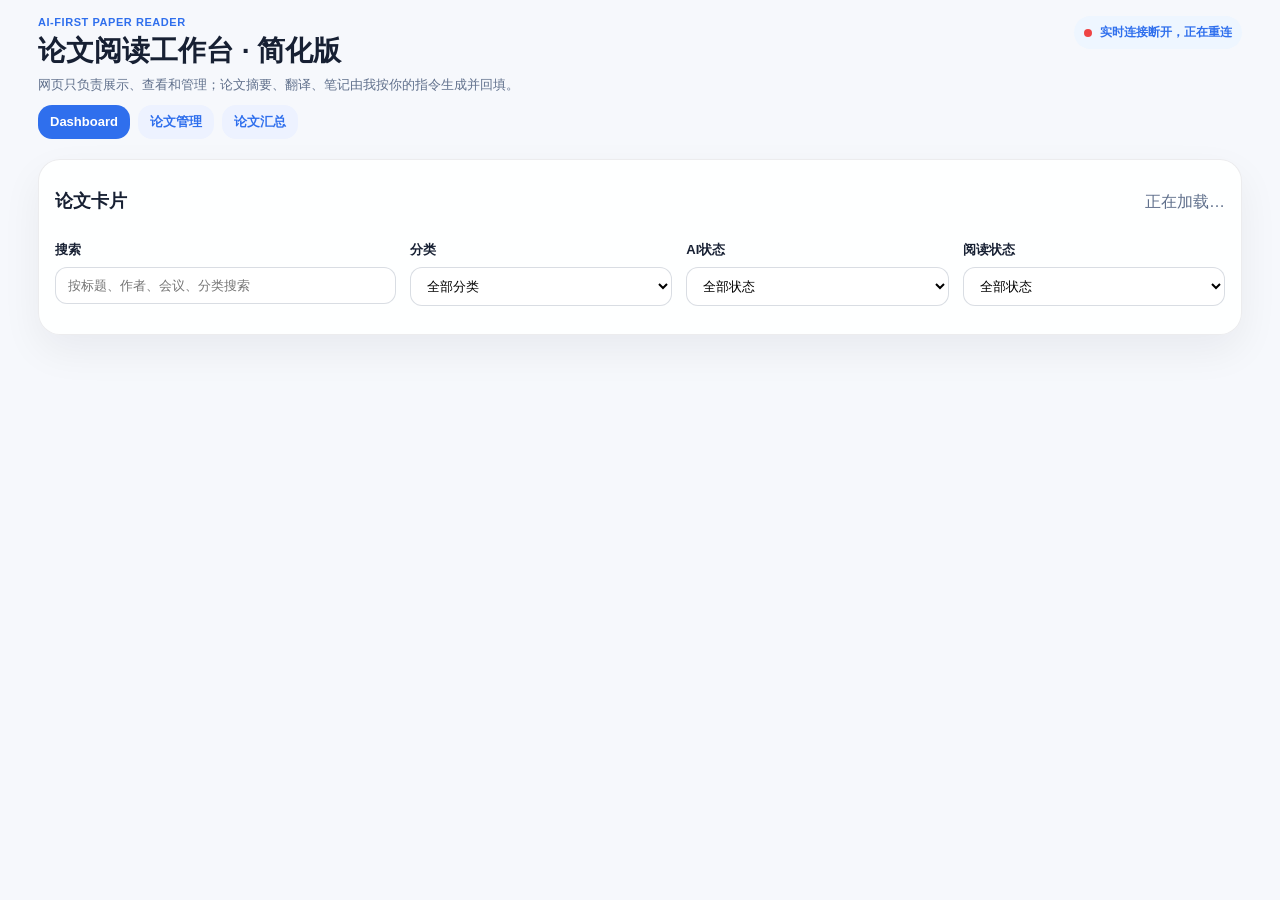
==== paper-reader-ai-branch/web/index.html @ 3d32f77f "Initial paper workbench share package" ====
<!doctype html>
<html lang="zh-CN">
  <head>
    <meta charset="UTF-8" />
    <meta name="viewport" content="width=device-width, initial-scale=1.0" />
    <title>论文阅读工作台 · AI 简化版</title>
    <link rel="stylesheet" href="./styles.css" />
  </head>
  <body>
    <div class="shell">
      <header class="hero">
        <div>
          <p class="eyebrow">AI-First Paper Reader</p>
          <h1>论文阅读工作台 · 简化版</h1>
          <p class="subtitle">网页只负责展示、查看和管理；论文摘要、翻译、笔记由我按你的指令生成并回填。</p>
        </div>
        <span id="liveStatus" class="live-indicator">实时连接中…</span>
      </header>

      <nav class="top-nav" aria-label="主功能">
        <button class="feature-tab active" data-feature-tab="dashboard" type="button">Dashboard</button>
        <button class="feature-tab" data-feature-tab="manage" type="button">论文管理</button>
        <button class="feature-tab" data-feature-tab="summary" type="button">论文汇总</button>
      </nav>

      <section class="feature-panel active" data-feature-panel="dashboard">
        <section class="stats" id="stats"></section>
        <section class="panel cards-panel">
          <div class="section-head">
            <h2>论文卡片</h2>
            <p id="resultMeta">正在加载…</p>
          </div>
          <div class="controls">
            <div class="control control-search">
              <label for="searchInput">搜索</label>
              <input id="searchInput" type="search" placeholder="按标题、作者、会议、分类搜索" />
            </div>
            <div class="control">
              <label for="categoryFilter">分类</label>
              <select id="categoryFilter">
                <option value="all">全部分类</option>
              </select>
            </div>
            <div class="control">
              <label for="aiStatusFilter">AI状态</label>
              <select id="aiStatusFilter">
                <option value="all">全部状态</option>
                <option value="待AI整理">待AI整理</option>
                <option value="待翻译">待翻译</option>
                <option value="待笔记">待笔记</option>
                <option value="已完成">已完成</option>
              </select>
            </div>
            <div class="control">
              <label for="readingStatusFilter">阅读状态</label>
              <select id="readingStatusFilter">
                <option value="all">全部状态</option>
                <option value="待读">待读</option>
                <option value="在读">在读</option>
                <option value="已读">已读</option>
              </select>
            </div>
          </div>
          <div id="cards" class="cards"></div>
        </section>
      </section>

      <section class="feature-panel" data-feature-panel="manage" hidden>
        <section class="panel manage-panel">
          <div class="section-head compact">
            <div>
              <h2>论文管理</h2>
              <p>这里只做草稿创建和资料维护；内容生成请直接让我处理。</p>
            </div>
          </div>

          <div class="manage-grid">
            <form id="draftForm" class="form-card">
              <h3>创建 / 更新条目</h3>
              <div class="control">
                <label for="paperSelect">选择已有条目</label>
                <select id="paperSelect">
                  <option value="">新建条目</option>
                </select>
              </div>
              <input id="paperId" name="paperId" type="hidden" />
              <div class="control">
                <label for="paperTitle">标题</label>
                <input id="paperTitle" name="title" type="text" placeholder="可为空；若上传 PDF，会先用文件名创建草稿" />
              </div>
              <div class="control two-up">
                <div>
                  <label for="paperYear">年份</label>
                  <input id="paperYear" name="year" type="number" min="1900" max="2100" />
                </div>
                <div>
                  <label for="paperCategory">分类</label>
                  <input id="paperCategory" name="category" type="text" placeholder="例如：加密流量分类" />
                </div>
              </div>
              <div class="control">
                <label for="paperAuthors">作者</label>
                <input id="paperAuthors" name="authors" type="text" placeholder="可后续由我补全" />
              </div>
              <div class="control">
                <label for="paperVenue">会议 / 期刊</label>
                <input id="paperVenue" name="venue" type="text" />
              </div>
              <div class="control two-up">
                <div>
                  <label for="paperAiStatus">AI状态</label>
                  <select id="paperAiStatus" name="aiStatus">
                    <option value="待AI整理">待AI整理</option>
                    <option value="待翻译">待翻译</option>
                    <option value="待笔记">待笔记</option>
                    <option value="已完成">已完成</option>
                  </select>
                </div>
                <div>
                  <label for="paperReadingStatus">阅读状态</label>
                  <select id="paperReadingStatus" name="readingStatus">
                    <option value="待读">待读</option>
                    <option value="在读">在读</option>
                    <option value="已读">已读</option>
                  </select>
                </div>
              </div>
              <div class="control">
                <label for="paperSummary">摘要</label>
                <textarea id="paperSummary" name="summary" rows="4" placeholder="可以留空，等我生成"></textarea>
              </div>
              <div class="control">
                <label for="paperTakeaways">关键信息</label>
                <textarea id="paperTakeaways" name="takeaways" rows="4" placeholder="每行一条；可留空"></textarea>
              </div>
              <div class="control">
                <label for="paperFocus">研究重点</label>
                <input id="paperFocus" name="focus" type="text" placeholder="一句话即可，可留空" />
              </div>
              <div class="control">
                <label for="paperCitation">引用</label>
                <textarea id="paperCitation" name="citation" rows="3" placeholder="可留空"></textarea>
              </div>
              <div class="control">
                <label for="paperDoi">DOI / 原文地址</label>
                <input id="paperDoi" name="doi" type="text" placeholder="如果没有 DOI，可写原文链接到下一个字段" />
              </div>
              <div class="control">
                <label for="paperOriginalUrl">外部原文链接</label>
                <input id="paperOriginalUrl" name="originalUrl" type="text" placeholder="例如 DOI 页面 / 出版社页面" />
              </div>
              <div class="control">
                <label for="originalFile">上传原文 PDF</label>
                <input id="originalFile" name="originalFile" type="file" accept=".pdf" />
              </div>
              <div class="control two-up">
                <div>
                  <label for="translationFile">上传翻译</label>
                  <input id="translationFile" name="translationFile" type="file" accept=".md,.txt,.doc,.docx" />
                </div>
                <div>
                  <label for="notesFile">上传笔记</label>
                  <input id="notesFile" name="notesFile" type="file" accept=".md,.txt,.doc,.docx" />
                </div>
              </div>
              <div class="control">
                <label for="paperTranslation">翻译文本</label>
                <textarea id="paperTranslation" name="translationText" rows="4" placeholder="可留空，等我生成"></textarea>
              </div>
              <div class="control">
                <label for="paperNotes">笔记文本</label>
                <textarea id="paperNotes" name="notesText" rows="4" placeholder="可留空，等我生成"></textarea>
              </div>
              <div class="form-actions-row">
                <button class="secondary-btn" id="newDraftBtn" type="button">清空表单</button>
                <button class="primary-btn" id="submitDraftBtn" type="submit">保存条目</button>
              </div>
              <p id="draftFeedback" class="form-feedback">建议：先上传原文建草稿，再直接让我生成摘要 / 翻译 / 笔记。</p>
            </form>

            <aside class="workflow-card">
              <h3>推荐工作流</h3>
              <ol>
                <li>在这里上传 PDF，创建一个“待AI整理”条目。</li>
                <li>直接对我说：为某篇论文生成摘要、翻译和阅读笔记。</li>
                <li>我会更新本目录下的 `data/papers.json`、`papers/.../translation`、`papers/.../notes`。</li>
                <li>网页会实时刷新，你只负责看和管。</li>
              </ol>
              <p class="workflow-hint">推荐提示词：请根据 `paper-reader-ai-branch` 里的某篇论文原文，生成中文摘要、关键信息、翻译和阅读笔记，并更新工作台。</p>
            </aside>
          </div>
        </section>
      </section>

      <section class="feature-panel" data-feature-panel="summary" hidden>
        <section class="panel">
          <div class="section-head compact">
            <div>
              <h2>论文汇总</h2>
              <p>只做汇总查看，不在这里生成内容。</p>
            </div>
          </div>
          <div class="table-wrap">
            <table>
              <thead>
                <tr>
                  <th>标题</th>
                  <th>分类</th>
                  <th>年份</th>
                  <th>AI状态</th>
                  <th>阅读状态</th>
                  <th>会议</th>
                </tr>
              </thead>
              <tbody id="tableBody"></tbody>
            </table>
          </div>
        </section>
      </section>
    </div>
    <script src="./app.js"></script>
  </body>
</html>
---- paper-reader-ai-branch/web/styles.css ----
:root {
  --bg: #f6f8fc;
  --panel: rgba(255, 255, 255, 0.9);
  --border: rgba(15, 23, 42, 0.08);
  --text: #172033;
  --muted: #60708c;
  --primary: #2f6fed;
  --tag: #e8eefc;
  --shadow: 0 16px 40px rgba(15, 23, 42, 0.06);
}

* { box-sizing: border-box; }

body {
  margin: 0;
  font-family: -apple-system, BlinkMacSystemFont, "SF Pro Text", "PingFang SC", "Microsoft YaHei", sans-serif;
  color: var(--text);
  background: var(--bg);
}

a {
  color: inherit;
  text-decoration: none;
}

.shell {
  max-width: 1240px;
  margin: 0 auto;
  padding: 16px 18px 32px;
}

.hero {
  display: flex;
  justify-content: space-between;
  gap: 16px;
  align-items: flex-start;
}

.eyebrow {
  margin: 0 0 4px;
  color: var(--primary);
  font-size: 11px;
  font-weight: 800;
  letter-spacing: 0.05em;
  text-transform: uppercase;
}

.hero h1 {
  margin: 0;
  font-size: clamp(20px, 2.5vw, 28px);
}

.subtitle {
  margin: 6px 0 0;
  max-width: 760px;
  font-size: 13px;
  line-height: 1.45;
  color: var(--muted);
}

.live-indicator {
  display: inline-flex;
  align-items: center;
  gap: 8px;
  padding: 8px 10px;
  border-radius: 999px;
  background: #eef6ff;
  color: var(--primary);
  font-size: 12px;
  font-weight: 700;
  white-space: nowrap;
}

.live-indicator::before {
  content: "";
  width: 8px;
  height: 8px;
  border-radius: 50%;
  background: #d97706;
}

.live-indicator.connected::before { background: #0f9d58; }
.live-indicator.disconnected::before { background: #ef4444; }

.top-nav {
  display: flex;
  gap: 8px;
  flex-wrap: wrap;
  margin-top: 10px;
}

.feature-tab,
.primary-btn,
.secondary-btn,
.mini-btn,
.status-select {
  border: 0;
  border-radius: 14px;
  cursor: pointer;
  font-size: 13px;
}

.feature-tab {
  padding: 8px 12px;
  background: #edf2ff;
  color: var(--primary);
  font-weight: 800;
}

.feature-tab.active,
.primary-btn {
  background: var(--primary);
  color: #fff;
}

.primary-btn,
.secondary-btn,
.mini-btn,
.status-select {
  padding: 10px 12px;
}

.secondary-btn,
.mini-btn {
  background: #edf2ff;
  color: var(--primary);
}

.feature-panel { margin-top: 10px; }
.feature-panel[hidden] { display: none; }

.panel,
.stat,
.form-card,
.workflow-card,
.card {
  background: var(--panel);
  border: 1px solid var(--border);
  box-shadow: var(--shadow);
}

.panel {
  padding: 16px;
  border-radius: 22px;
}

.stats {
  display: grid;
  grid-template-columns: repeat(4, minmax(0, 1fr));
  gap: 10px;
  margin-bottom: 10px;
}

.stat {
  border-radius: 16px;
  padding: 12px 14px;
  display: flex;
  flex-direction: column;
  gap: 4px;
}

.stat strong { font-size: 22px; }
.stat span { font-size: 12px; color: var(--muted); }

.section-head,
.section-head.compact {
  display: flex;
  justify-content: space-between;
  gap: 12px;
  align-items: baseline;
  margin-bottom: 12px;
}

.section-head h2,
.section-head.compact h2,
.form-card h3,
.workflow-card h3 {
  margin: 0;
  font-size: 18px;
}

.section-head p,
.section-head.compact p,
.form-feedback,
.workflow-hint,
.meta,
.card-summary,
.detail-list li {
  color: var(--muted);
}

.controls,
.two-up,
.manage-grid {
  display: grid;
  gap: 14px;
}

.controls {
  grid-template-columns: minmax(240px, 1.3fr) repeat(3, minmax(160px, 1fr));
  margin-bottom: 12px;
}

.cards {
  display: grid;
  grid-template-columns: repeat(auto-fit, minmax(330px, 1fr));
  gap: 14px;
}

.card {
  border-radius: 20px;
  padding: 16px;
}

.card-top {
  display: flex;
  justify-content: space-between;
  gap: 12px;
  align-items: flex-start;
}

.card-top > div:first-child { min-width: 0; flex: 1 1 auto; }

.card h3 {
  margin: 0;
  font-size: 17px;
  line-height: 1.32;
}

.meta {
  margin: 6px 0 0;
  font-size: 13px;
  line-height: 1.5;
}

.tags {
  display: flex;
  flex-wrap: wrap;
  gap: 6px;
  margin: 12px 0 8px;
}

.tag {
  padding: 5px 9px;
  border-radius: 999px;
  background: var(--tag);
  color: var(--primary);
  font-size: 11px;
  font-weight: 700;
}

.card-summary {
  line-height: 1.6;
  margin: 0;
}

.detail-list {
  margin: 12px 0 0;
  padding-left: 18px;
  line-height: 1.6;
}

.card-actions {
  margin-top: 14px;
  display: flex;
  flex-wrap: wrap;
  gap: 8px;
}

.status-select {
  background: #fff7ed;
  color: #d97706;
}

.manage-grid {
  grid-template-columns: minmax(0, 1.5fr) minmax(280px, 0.8fr);
  align-items: start;
}

.form-card,
.workflow-card {
  border-radius: 20px;
  padding: 16px;
}

.workflow-card ol {
  margin: 12px 0;
  padding-left: 20px;
  line-height: 1.7;
}

.control {
  display: flex;
  flex-direction: column;
  gap: 8px;
}

.control label {
  font-size: 13px;
  font-weight: 700;
}

.control input,
.control select,
.control textarea {
  width: 100%;
  padding: 10px 12px;
  border-radius: 12px;
  border: 1px solid rgba(96, 112, 140, 0.24);
  background: rgba(255, 255, 255, 0.94);
  font-size: 13px;
}

.control textarea {
  resize: vertical;
  min-height: 96px;
}

.form-actions-row {
  display: flex;
  gap: 10px;
  justify-content: flex-end;
  flex-wrap: wrap;
}

.table-wrap { overflow-x: auto; }

table {
  width: 100%;
  min-width: 760px;
  border-collapse: collapse;
}

th,
td {
  padding: 14px 12px;
  border-bottom: 1px solid rgba(96, 112, 140, 0.14);
  text-align: left;
  vertical-align: top;
}

th {
  font-size: 12px;
  text-transform: uppercase;
  letter-spacing: 0.05em;
  color: var(--muted);
}

.empty {
  padding: 28px 20px;
  border: 1px dashed rgba(96, 112, 140, 0.24);
  border-radius: 16px;
  text-align: center;
  color: var(--muted);
}

@media (max-width: 960px) {
  .hero,
  .section-head,
  .section-head.compact {
    flex-direction: column;
  }

  .controls,
  .stats,
  .manage-grid,
  .two-up {
    grid-template-columns: 1fr 1fr;
  }
}

@media (max-width: 640px) {
  .shell { padding: 12px 12px 24px; }

  .controls,
  .stats,
  .cards,
  .manage-grid,
  .two-up {
    grid-template-columns: 1fr;
  }

  .top-nav {
    width: 100%;
  }

  .feature-tab {
    flex: 1 1 auto;
    text-align: center;
  }
}
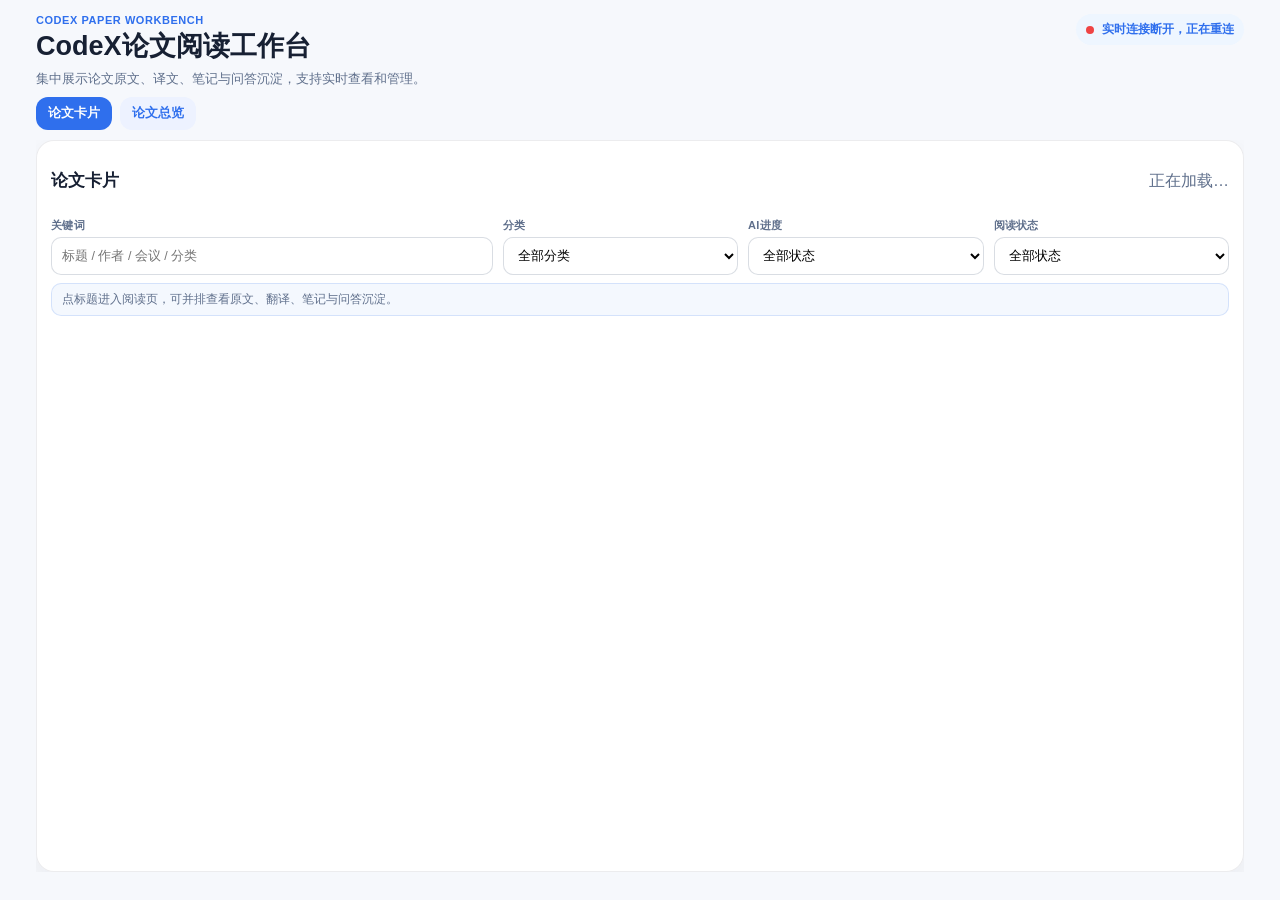
==== commit 8378f331: "feat: stabilize workbench UX and add one-command installer" ====
--- a/paper-reader-ai-branch/web/index.html
+++ b/paper-reader-ai-branch/web/index.html
@@ -3,37 +3,38 @@
   <head>
     <meta charset="UTF-8" />
     <meta name="viewport" content="width=device-width, initial-scale=1.0" />
-    <title>论文阅读工作台 · AI 简化版</title>
+    <title>CodeX论文阅读工作台</title>
     <link rel="stylesheet" href="./styles.css" />
   </head>
   <body>
     <div class="shell">
       <header class="hero">
         <div>
-          <p class="eyebrow">AI-First Paper Reader</p>
-          <h1>论文阅读工作台 · 简化版</h1>
-          <p class="subtitle">网页只负责展示、查看和管理；论文摘要、翻译、笔记由我按你的指令生成并回填。</p>
+          <p class="eyebrow">CODEX PAPER WORKBENCH</p>
+          <h1>CodeX论文阅读工作台</h1>
+          <p class="subtitle">集中展示论文原文、译文、笔记与问答沉淀，支持实时查看和管理。</p>
         </div>
         <span id="liveStatus" class="live-indicator">实时连接中…</span>
       </header>
 
       <nav class="top-nav" aria-label="主功能">
-        <button class="feature-tab active" data-feature-tab="dashboard" type="button">Dashboard</button>
-        <button class="feature-tab" data-feature-tab="manage" type="button">论文管理</button>
-        <button class="feature-tab" data-feature-tab="summary" type="button">论文汇总</button>
+        <div class="top-nav-tabs">
+          <button class="feature-tab active" data-feature-tab="dashboard" type="button">论文卡片</button>
+          <button class="feature-tab" data-feature-tab="summary" type="button">论文总览</button>
+        </div>
+        <section class="stats stats-inline" id="stats"></section>
       </nav>
 
       <section class="feature-panel active" data-feature-panel="dashboard">
-        <section class="stats" id="stats"></section>
         <section class="panel cards-panel">
           <div class="section-head">
             <h2>论文卡片</h2>
             <p id="resultMeta">正在加载…</p>
           </div>
-          <div class="controls">
+          <div class="controls controls-compact">
             <div class="control control-search">
-              <label for="searchInput">搜索</label>
-              <input id="searchInput" type="search" placeholder="按标题、作者、会议、分类搜索" />
+              <label for="searchInput">关键词</label>
+              <input id="searchInput" type="search" placeholder="标题 / 作者 / 会议 / 分类" />
             </div>
             <div class="control">
               <label for="categoryFilter">分类</label>
@@ -42,12 +43,15 @@
               </select>
             </div>
             <div class="control">
-              <label for="aiStatusFilter">AI状态</label>
+              <label for="aiStatusFilter">AI进度</label>
               <select id="aiStatusFilter">
                 <option value="all">全部状态</option>
-                <option value="待AI整理">待AI整理</option>
+                <option value="待整理">待整理</option>
+                <option value="待元数据">待元数据</option>
+                <option value="待摘要">待摘要</option>
                 <option value="待翻译">待翻译</option>
                 <option value="待笔记">待笔记</option>
+                <option value="待校对">待校对</option>
                 <option value="已完成">已完成</option>
               </select>
             </div>
@@ -61,155 +65,60 @@
               </select>
             </div>
           </div>
-          <div id="cards" class="cards"></div>
-        </section>
-      </section>
-
-      <section class="feature-panel" data-feature-panel="manage" hidden>
-        <section class="panel manage-panel">
-          <div class="section-head compact">
-            <div>
-              <h2>论文管理</h2>
-              <p>这里只做草稿创建和资料维护；内容生成请直接让我处理。</p>
-            </div>
-          </div>
-
-          <div class="manage-grid">
-            <form id="draftForm" class="form-card">
-              <h3>创建 / 更新条目</h3>
-              <div class="control">
-                <label for="paperSelect">选择已有条目</label>
-                <select id="paperSelect">
-                  <option value="">新建条目</option>
-                </select>
-              </div>
-              <input id="paperId" name="paperId" type="hidden" />
-              <div class="control">
-                <label for="paperTitle">标题</label>
-                <input id="paperTitle" name="title" type="text" placeholder="可为空；若上传 PDF，会先用文件名创建草稿" />
-              </div>
-              <div class="control two-up">
-                <div>
-                  <label for="paperYear">年份</label>
-                  <input id="paperYear" name="year" type="number" min="1900" max="2100" />
-                </div>
-                <div>
-                  <label for="paperCategory">分类</label>
-                  <input id="paperCategory" name="category" type="text" placeholder="例如：加密流量分类" />
-                </div>
-              </div>
-              <div class="control">
-                <label for="paperAuthors">作者</label>
-                <input id="paperAuthors" name="authors" type="text" placeholder="可后续由我补全" />
-              </div>
-              <div class="control">
-                <label for="paperVenue">会议 / 期刊</label>
-                <input id="paperVenue" name="venue" type="text" />
-              </div>
-              <div class="control two-up">
-                <div>
-                  <label for="paperAiStatus">AI状态</label>
-                  <select id="paperAiStatus" name="aiStatus">
-                    <option value="待AI整理">待AI整理</option>
-                    <option value="待翻译">待翻译</option>
-                    <option value="待笔记">待笔记</option>
-                    <option value="已完成">已完成</option>
-                  </select>
-                </div>
-                <div>
-                  <label for="paperReadingStatus">阅读状态</label>
-                  <select id="paperReadingStatus" name="readingStatus">
-                    <option value="待读">待读</option>
-                    <option value="在读">在读</option>
-                    <option value="已读">已读</option>
-                  </select>
-                </div>
-              </div>
-              <div class="control">
-                <label for="paperSummary">摘要</label>
-                <textarea id="paperSummary" name="summary" rows="4" placeholder="可以留空，等我生成"></textarea>
-              </div>
-              <div class="control">
-                <label for="paperTakeaways">关键信息</label>
-                <textarea id="paperTakeaways" name="takeaways" rows="4" placeholder="每行一条；可留空"></textarea>
-              </div>
-              <div class="control">
-                <label for="paperFocus">研究重点</label>
-                <input id="paperFocus" name="focus" type="text" placeholder="一句话即可，可留空" />
-              </div>
-              <div class="control">
-                <label for="paperCitation">引用</label>
-                <textarea id="paperCitation" name="citation" rows="3" placeholder="可留空"></textarea>
-              </div>
-              <div class="control">
-                <label for="paperDoi">DOI / 原文地址</label>
-                <input id="paperDoi" name="doi" type="text" placeholder="如果没有 DOI，可写原文链接到下一个字段" />
-              </div>
-              <div class="control">
-                <label for="paperOriginalUrl">外部原文链接</label>
-                <input id="paperOriginalUrl" name="originalUrl" type="text" placeholder="例如 DOI 页面 / 出版社页面" />
-              </div>
-              <div class="control">
-                <label for="originalFile">上传原文 PDF</label>
-                <input id="originalFile" name="originalFile" type="file" accept=".pdf" />
-              </div>
-              <div class="control two-up">
-                <div>
-                  <label for="translationFile">上传翻译</label>
-                  <input id="translationFile" name="translationFile" type="file" accept=".md,.txt,.doc,.docx" />
-                </div>
-                <div>
-                  <label for="notesFile">上传笔记</label>
-                  <input id="notesFile" name="notesFile" type="file" accept=".md,.txt,.doc,.docx" />
-                </div>
-              </div>
-              <div class="control">
-                <label for="paperTranslation">翻译文本</label>
-                <textarea id="paperTranslation" name="translationText" rows="4" placeholder="可留空，等我生成"></textarea>
-              </div>
-              <div class="control">
-                <label for="paperNotes">笔记文本</label>
-                <textarea id="paperNotes" name="notesText" rows="4" placeholder="可留空，等我生成"></textarea>
-              </div>
-              <div class="form-actions-row">
-                <button class="secondary-btn" id="newDraftBtn" type="button">清空表单</button>
-                <button class="primary-btn" id="submitDraftBtn" type="submit">保存条目</button>
-              </div>
-              <p id="draftFeedback" class="form-feedback">建议：先上传原文建草稿，再直接让我生成摘要 / 翻译 / 笔记。</p>
-            </form>
-
-            <aside class="workflow-card">
-              <h3>推荐工作流</h3>
-              <ol>
-                <li>在这里上传 PDF，创建一个“待AI整理”条目。</li>
-                <li>直接对我说：为某篇论文生成摘要、翻译和阅读笔记。</li>
-                <li>我会更新本目录下的 `data/papers.json`、`papers/.../translation`、`papers/.../notes`。</li>
-                <li>网页会实时刷新，你只负责看和管。</li>
-              </ol>
-              <p class="workflow-hint">推荐提示词：请根据 `paper-reader-ai-branch` 里的某篇论文原文，生成中文摘要、关键信息、翻译和阅读笔记，并更新工作台。</p>
-            </aside>
+          <p class="dashboard-hint">点标题进入阅读页，可并排查看原文、翻译、笔记与问答沉淀。</p>
+          <div id="cardsScroll" class="cards-scroll">
+            <div id="cards" class="cards"></div>
           </div>
         </section>
       </section>
 
       <section class="feature-panel" data-feature-panel="summary" hidden>
-        <section class="panel">
+        <section class="panel summary-panel">
           <div class="section-head compact">
             <div>
-              <h2>论文汇总</h2>
-              <p>只做汇总查看，不在这里生成内容。</p>
+              <h2>论文总览</h2>
+              <p>统一查看、筛选与维护论文条目。</p>
             </div>
           </div>
-          <div class="table-wrap">
-            <table>
+          <div class="summary-toolbar">
+            <p id="summarySelectionMeta" class="summary-selection-meta">已选 0 项</p>
+            <div class="summary-toolbar-actions">
+              <button class="secondary-btn" id="summaryEditSelectedBtn" type="button" disabled>编辑所选</button>
+              <button class="secondary-btn danger-btn" id="summaryDeleteSelectedBtn" type="button" disabled>删除所选</button>
+            </div>
+          </div>
+          <div class="summary-column-control" aria-label="字段显示控制">
+            <span class="summary-column-control-label">字段显示</span>
+            <div id="summaryColumnToggles" class="summary-column-toggles" role="group" aria-label="切换表格字段显示"></div>
+          </div>
+          <div class="table-wrap summary-table-wrap">
+            <table class="summary-table">
+              <colgroup>
+                <col class="summary-col-check" />
+                <col class="summary-col-title" />
+                <col class="summary-col-category" />
+                <col class="summary-col-published" />
+                <col class="summary-col-imported" />
+                <col class="summary-col-last-opened" />
+                <col class="summary-col-ai" />
+                <col class="summary-col-reading" />
+                <col class="summary-col-venue" />
+                <col class="summary-col-actions" />
+              </colgroup>
               <thead>
                 <tr>
-                  <th>标题</th>
-                  <th>分类</th>
-                  <th>年份</th>
-                  <th>AI状态</th>
-                  <th>阅读状态</th>
-                  <th>会议</th>
+                  <th class="summary-col-checkbox">
+                    <input id="summarySelectAll" type="checkbox" aria-label="全选可见条目" />
+                  </th>
+                  <th class="summary-col-title"><button class="sort-btn" type="button" data-action="sort-summary" data-key="title">标题</button></th>
+                  <th class="summary-col-category"><button class="sort-btn" type="button" data-action="sort-summary" data-key="category">分类</button></th>
+                  <th class="summary-col-published"><button class="sort-btn" type="button" data-action="sort-summary" data-key="publishedAt">发表时间</button></th>
+                  <th class="summary-col-imported"><button class="sort-btn" type="button" data-action="sort-summary" data-key="importedAt">导入时间</button></th>
+                  <th class="summary-col-last-opened"><button class="sort-btn" type="button" data-action="sort-summary" data-key="lastOpenedAt">最后打开</button></th>
+                  <th class="summary-col-ai"><button class="sort-btn" type="button" data-action="sort-summary" data-key="aiStatus">AI状态</button></th>
+                  <th class="summary-col-reading"><button class="sort-btn" type="button" data-action="sort-summary" data-key="readingStatus">阅读状态</button></th>
+                  <th class="summary-col-venue"><button class="sort-btn" type="button" data-action="sort-summary" data-key="venue">会议</button></th>
+                  <th class="summary-col-actions">操作</th>
                 </tr>
               </thead>
               <tbody id="tableBody"></tbody>
@@ -218,6 +127,28 @@
         </section>
       </section>
     </div>
+
+    <div id="cardModal" class="card-modal" hidden>
+      <div class="card-modal-backdrop" data-action="close-card-modal"></div>
+      <article class="card-modal-panel" role="dialog" aria-modal="true" aria-labelledby="cardModalTitle">
+        <button class="card-modal-close" type="button" data-action="close-card-modal" aria-label="关闭">×</button>
+        <h3 id="cardModalTitle">论文详情</h3>
+        <p id="cardModalMeta" class="meta"></p>
+        <div id="cardModalStatus"></div>
+        <div id="cardModalTags" class="tags"></div>
+        <section class="card-modal-section">
+          <h4>摘要</h4>
+          <p id="cardModalSummary" class="card-summary"></p>
+        </section>
+        <section class="card-modal-section">
+          <h4>关键信息</h4>
+          <ul id="cardModalTakeaways" class="detail-list"></ul>
+        </section>
+        <p id="cardModalNext" class="card-next"></p>
+        <div id="cardModalActions" class="card-actions"></div>
+      </article>
+    </div>
+
     <script src="./app.js"></script>
   </body>
 </html>
--- a/paper-reader-ai-branch/web/styles.css
+++ b/paper-reader-ai-branch/web/styles.css
@@ -1,21 +1,33 @@
 :root {
   --bg: #f6f8fc;
-  --panel: rgba(255, 255, 255, 0.9);
+  --panel: rgba(255, 255, 255, 0.94);
   --border: rgba(15, 23, 42, 0.08);
   --text: #172033;
   --muted: #60708c;
   --primary: #2f6fed;
   --tag: #e8eefc;
-  --shadow: 0 16px 40px rgba(15, 23, 42, 0.06);
+  --shadow: 0 12px 32px rgba(15, 23, 42, 0.06);
 }
 
 * { box-sizing: border-box; }
+
+html,
+body {
+  width: 100%;
+  height: 100%;
+}
 
 body {
   margin: 0;
   font-family: -apple-system, BlinkMacSystemFont, "SF Pro Text", "PingFang SC", "Microsoft YaHei", sans-serif;
   color: var(--text);
   background: var(--bg);
+  height: 100dvh;
+  overflow: hidden;
+}
+
+body.modal-open {
+  overflow: hidden;
 }
 
 a {
@@ -25,15 +37,20 @@
 
 .shell {
   max-width: 1240px;
+  width: 100%;
+  height: 100dvh;
   margin: 0 auto;
-  padding: 16px 18px 32px;
+  padding: 14px 16px 28px;
+  display: flex;
+  flex-direction: column;
+  overflow: hidden;
 }
 
 .hero {
   display: flex;
   justify-content: space-between;
-  gap: 16px;
   align-items: flex-start;
+  gap: 12px;
 }
 
 .eyebrow {
@@ -47,14 +64,16 @@
 
 .hero h1 {
   margin: 0;
-  font-size: clamp(20px, 2.5vw, 28px);
+  font-size: clamp(20px, 2.25vw, 27px);
+  font-weight: 760;
+  line-height: 1.25;
 }
 
 .subtitle {
   margin: 6px 0 0;
-  max-width: 760px;
-  font-size: 13px;
-  line-height: 1.45;
+  max-width: 700px;
+  font-size: 12.5px;
+  line-height: 1.55;
   color: var(--muted);
 }
 
@@ -62,7 +81,7 @@
   display: inline-flex;
   align-items: center;
   gap: 8px;
-  padding: 8px 10px;
+  padding: 7px 10px;
   border-radius: 999px;
   background: #eef6ff;
   color: var(--primary);
@@ -84,9 +103,16 @@
 
 .top-nav {
   display: flex;
+  justify-content: space-between;
+  align-items: flex-end;
+  gap: 12px;
+  margin-top: 8px;
+}
+
+.top-nav-tabs {
+  display: flex;
   gap: 8px;
-  flex-wrap: wrap;
-  margin-top: 10px;
+  flex-wrap: nowrap;
 }
 
 .feature-tab,
@@ -94,14 +120,15 @@
 .secondary-btn,
 .mini-btn,
 .status-select {
-  border: 0;
-  border-radius: 14px;
+  border: 1px solid transparent;
+  border-radius: 12px;
   cursor: pointer;
-  font-size: 13px;
+  font-size: 12.5px;
+  transition: transform 0.16s ease, box-shadow 0.2s ease, background 0.2s ease, color 0.2s ease, border-color 0.2s ease;
 }
 
 .feature-tab {
-  padding: 8px 12px;
+  padding: 7px 11px;
   background: #edf2ff;
   color: var(--primary);
   font-weight: 800;
@@ -117,22 +144,60 @@
 .secondary-btn,
 .mini-btn,
 .status-select {
-  padding: 10px 12px;
+  padding: 9px 11px;
 }
 
 .secondary-btn,
 .mini-btn {
-  background: #edf2ff;
-  color: var(--primary);
-}
-
-.feature-panel { margin-top: 10px; }
-.feature-panel[hidden] { display: none; }
+  background: #eff4ff;
+  color: #2d5fd1;
+  border-color: rgba(47, 111, 237, 0.16);
+}
+
+.mini-btn {
+  display: inline-flex;
+  align-items: center;
+  justify-content: center;
+}
+
+.feature-tab:hover,
+.primary-btn:hover,
+.secondary-btn:hover,
+.mini-btn:hover,
+.status-select:hover {
+  transform: translateY(-1px);
+  box-shadow: 0 8px 16px rgba(15, 23, 42, 0.1);
+}
+
+.feature-tab:not(.active):hover {
+  background: #e4ebff;
+}
+
+.feature-tab.active:hover {
+  background: #2359d8;
+  color: #fff;
+}
+
+.primary-btn:hover {
+  background: #2359d8;
+}
+
+.feature-panel {
+  margin-top: 10px;
+  flex: 1;
+  min-height: 0;
+  overflow: hidden;
+  display: none;
+}
+.feature-panel[hidden] { display: none !important; }
+.feature-panel.active {
+  display: flex;
+  flex-direction: column;
+}
 
 .panel,
 .stat,
 .form-card,
-.workflow-card,
 .card {
   background: var(--panel);
   border: 1px solid var(--border);
@@ -140,43 +205,101 @@
 }
 
 .panel {
-  padding: 16px;
-  border-radius: 22px;
+  padding: 14px;
+  border-radius: 18px;
 }
 
 .stats {
+  display: flex;
+  flex-wrap: wrap;
+  gap: 8px;
+  margin: 0;
+  overflow: visible;
+  padding: 0;
+}
+
+.stats-inline {
+  margin-left: auto;
+  align-items: stretch;
+  justify-content: flex-end;
+  flex-wrap: nowrap;
+  min-width: 0;
+}
+
+.stats-inline .stat {
+  flex: 0 0 auto;
+  min-width: 154px;
+  padding: 7px 9px;
+  box-shadow: 0 8px 18px rgba(15, 23, 42, 0.07);
+}
+
+.stat {
+  flex: 1 1 220px;
+  min-width: 200px;
+  border-radius: 12px;
+  padding: 8px 10px;
+  box-shadow: 0 10px 24px rgba(15, 23, 42, 0.08);
   display: grid;
-  grid-template-columns: repeat(4, minmax(0, 1fr));
+  grid-template-columns: 1fr auto;
+  grid-template-areas:
+    "label value"
+    "note note";
+  align-items: center;
+  column-gap: 8px;
+  row-gap: 2px;
+}
+
+.stats-inline .stat-label {
+  font-size: 10.5px;
+}
+
+.stats-inline .stat-value {
+  font-size: 20px;
+}
+
+.stats-inline .stat-note {
+  font-size: 10.5px;
+}
+
+.stat-label {
+  grid-area: label;
+  margin: 0;
+  font-size: 11.5px;
+  color: var(--muted);
+  font-weight: 700;
+}
+
+.stat-value {
+  grid-area: value;
+  margin: 0;
+  font-size: 26px;
+  line-height: 1;
+  font-weight: 760;
+  color: var(--text);
+}
+
+.stat-note {
+  grid-area: note;
+  margin: 0;
+  font-size: 11.5px;
+  color: var(--muted);
+}
+
+.section-head,
+.section-head.compact {
+  display: flex;
+  justify-content: space-between;
+  align-items: baseline;
   gap: 10px;
   margin-bottom: 10px;
 }
 
-.stat {
-  border-radius: 16px;
-  padding: 12px 14px;
-  display: flex;
-  flex-direction: column;
-  gap: 4px;
-}
-
-.stat strong { font-size: 22px; }
-.stat span { font-size: 12px; color: var(--muted); }
-
-.section-head,
-.section-head.compact {
-  display: flex;
-  justify-content: space-between;
-  gap: 12px;
-  align-items: baseline;
-  margin-bottom: 12px;
-}
-
 .section-head h2,
 .section-head.compact h2,
-.form-card h3,
-.workflow-card h3 {
+.form-card h3 {
   margin: 0;
-  font-size: 18px;
+  font-size: 17px;
+  line-height: 1.3;
 }
 
 .section-head p,
@@ -193,78 +316,626 @@
 .two-up,
 .manage-grid {
   display: grid;
-  gap: 14px;
-}
-
-.controls {
-  grid-template-columns: minmax(240px, 1.3fr) repeat(3, minmax(160px, 1fr));
-  margin-bottom: 12px;
+  gap: 10px;
+}
+
+.controls.controls-compact {
+  grid-template-columns: minmax(220px, 1.35fr) repeat(3, minmax(130px, 0.72fr));
+  align-items: end;
+  margin-bottom: 8px;
+}
+
+.controls.controls-compact .control {
+  gap: 4px;
+}
+
+.controls.controls-compact .control label {
+  font-size: 11px;
+  font-weight: 700;
+  letter-spacing: 0.03em;
+  color: var(--muted);
+  text-transform: uppercase;
+}
+
+.controls.controls-compact input,
+.controls.controls-compact select {
+  min-height: 38px;
+  padding: 8px 10px;
+  font-size: 12.5px;
+  border-radius: 10px;
+}
+
+.feature-panel.active[data-feature-panel="dashboard"] {
+  flex-direction: column;
+  gap: 8px;
+  flex: 1;
+  min-height: 0;
+  overflow: hidden;
+}
+
+.cards-panel {
+  display: flex;
+  flex-direction: column;
+  flex: 1;
+  min-height: 0;
+}
+
+.cards-scroll {
+  flex: 1;
+  overflow-y: auto;
+  overflow-x: hidden;
+  min-height: 0;
+  max-height: none;
+  padding: 22px 16px 30px 12px;
+  overscroll-behavior: contain;
 }
 
 .cards {
-  display: grid;
-  grid-template-columns: repeat(auto-fit, minmax(330px, 1fr));
-  gap: 14px;
+  position: relative;
+  margin: 0;
+  min-height: 180px;
+  padding: 10px 10px 20px;
+  overflow: visible;
+}
+
+.cards.cards-freeze {
+  pointer-events: none;
+}
+
+.dashboard-hint {
+  margin: 0 0 10px;
+  padding: 7px 10px;
+  border: 1px solid rgba(47, 111, 237, 0.16);
+  border-radius: 10px;
+  background: rgba(47, 111, 237, 0.05);
+  font-size: 12px;
+  color: var(--muted);
 }
 
 .card {
-  border-radius: 20px;
-  padding: 16px;
+  position: relative;
+  margin: 0;
+  border-radius: 16px;
+  padding: 12px;
+  padding-bottom: 132px;
+  cursor: pointer;
+  box-shadow: 0 10px 24px rgba(15, 23, 42, 0.06);
+  --card-shift: 8px;
+  opacity: 0;
+  transform: translateY(var(--card-shift));
+  transition:
+    left 0.24s cubic-bezier(0.25, 0.8, 0.25, 1),
+    top 0.24s cubic-bezier(0.25, 0.8, 0.25, 1),
+    width 0.24s cubic-bezier(0.25, 0.8, 0.25, 1),
+    transform 0.18s ease,
+    opacity 0.18s ease,
+    box-shadow 0.18s ease;
+  will-change: top, left, transform;
+}
+
+.card.is-laid-out {
+  opacity: 1;
+  --card-shift: 0px;
+}
+
+.card:hover {
+  --card-shift: -2px;
+  box-shadow: 0 18px 36px rgba(15, 23, 42, 0.12);
+}
+
+.card.is-floating {
+  cursor: default;
+  transform: none !important;
+  opacity: 1 !important;
+  --card-shift: 0px;
+  will-change: left, top, width, height, border-radius, box-shadow;
+  overflow: hidden;
+}
+
+.card.is-floating:hover {
+  box-shadow: 0 26px 64px rgba(15, 23, 42, 0.2);
+}
+
+.card.is-transitioning {
+  pointer-events: none;
+}
+
+.card.is-transitioning.is-expanding,
+.card.is-transitioning.is-expanded {
+  overflow-x: hidden !important;
+  overflow-y: auto !important;
+  scrollbar-gutter: stable;
+  scrollbar-width: none;
+  -ms-overflow-style: none;
+}
+
+.card.is-transitioning.is-expanding::-webkit-scrollbar,
+.card.is-transitioning.is-expanded::-webkit-scrollbar {
+  width: 0;
+  height: 0;
+}
+
+.card.is-expanding,
+.card.is-expanded {
+  border-radius: 22px;
+  overflow-x: hidden;
+  overflow-y: auto;
+  scrollbar-gutter: stable;
+  scrollbar-width: none;
+  -ms-overflow-style: none;
+  box-shadow: 0 30px 72px rgba(15, 23, 42, 0.24);
+}
+
+.card.is-expanding::-webkit-scrollbar,
+.card.is-expanded::-webkit-scrollbar {
+  width: 0;
+  height: 0;
+}
+
+.card-expanded-body {
+  display: none;
+  position: relative;
+  margin-top: 12px;
+  padding-top: 10px;
+  border-top: 1px solid rgba(148, 163, 184, 0.24);
+}
+
+.card.is-expanding .card-expanded-body,
+.card.is-expanded .card-expanded-body {
+  display: block;
+}
+
+.card-expanded-toolbar {
+  position: absolute;
+  top: 12px;
+  right: 12px;
+  z-index: 10;
+  opacity: 0;
+  transform: translateY(-3px) scale(0.96);
+  visibility: hidden;
+  pointer-events: none;
+  transition: opacity 0.18s ease, transform 0.2s ease;
+}
+
+.card.is-expanded .card-expanded-toolbar {
+  display: flex;
+  align-items: center;
+  opacity: 1;
+  transform: translateY(0) scale(1);
+  visibility: visible;
+  pointer-events: auto;
+}
+
+.card-expanded-close {
+  width: 30px;
+  height: 30px;
+  border-radius: 999px;
+  border: 1px solid rgba(47, 111, 237, 0.18);
+  background: rgba(238, 242, 255, 0.95);
+  color: var(--primary);
+  font-size: 18px;
+  cursor: pointer;
+  box-shadow: 0 10px 20px rgba(15, 23, 42, 0.1);
+  backdrop-filter: blur(6px);
+}
+
+.card-expanded-close:hover {
+  background: #e3eaff;
+  transform: translateY(-1px);
+}
+
+.card-expanded-section h4 {
+  margin: 0 0 6px;
+  font-size: 13px;
+}
+
+.card.is-expanding .card-summary-preview,
+.card.is-expanded .card-summary-preview,
+.card.is-expanding .card-skeleton-preview,
+.card.is-expanded .card-skeleton-preview,
+.card.is-expanding .detail-list-preview,
+.card.is-expanded .detail-list-preview {
+  display: none;
+}
+
+.card-footer {
+  position: absolute;
+  left: 12px;
+  right: 12px;
+  bottom: 12px;
+  z-index: 8;
+  display: flex;
+  flex-direction: column;
+  gap: 8px;
+}
+
+.card-footer .card-actions {
+  margin-top: 0;
+}
+
+.card-workflow {
+  display: flex;
+  align-items: center;
+  gap: 8px;
+  border: 1px solid rgba(47, 111, 237, 0.2);
+  border-radius: 12px;
+  background: rgba(47, 111, 237, 0.08);
+  padding: 8px 10px;
+  min-height: 36px;
+}
+
+.card-workflow-label {
+  flex: 0 0 auto;
+  font-size: 10.5px;
+  font-weight: 800;
+  letter-spacing: 0.03em;
+  color: #1d4ed8;
+  text-transform: uppercase;
+}
+
+.card-workflow-value {
+  min-width: 0;
+  font-size: 12px;
+  line-height: 1.4;
+  color: var(--muted);
+  white-space: nowrap;
+  overflow: hidden;
+  text-overflow: ellipsis;
+}
+
+.card-anchor-placeholder {
+  pointer-events: none;
+  visibility: hidden;
+}
+
+.card-summary-full {
+  display: block;
+  -webkit-line-clamp: unset;
+  -webkit-box-orient: initial;
+  overflow: visible;
+  white-space: normal;
+}
+
+.detail-list-full li {
+  display: list-item;
+  -webkit-line-clamp: unset;
+  -webkit-box-orient: initial;
+  overflow: visible;
+  white-space: normal;
+}
+
+.card.is-expanding .meta,
+.card.is-expanded .meta {
+  -webkit-line-clamp: unset;
+  -webkit-box-orient: initial;
+  overflow: visible;
+  white-space: normal;
+  transition: none !important;
+}
+
+.card.is-expanding .card-workflow-value,
+.card.is-expanded .card-workflow-value {
+  white-space: normal;
+  overflow: visible;
+  text-overflow: clip;
+  transition: none !important;
 }
 
 .card-top {
   display: flex;
   justify-content: space-between;
-  gap: 12px;
   align-items: flex-start;
+  gap: 10px;
 }
 
 .card-top > div:first-child { min-width: 0; flex: 1 1 auto; }
 
 .card h3 {
   margin: 0;
-  font-size: 17px;
+  font-size: 16px;
   line-height: 1.32;
 }
 
+.card-title-link {
+  border: none;
+  background: transparent;
+  padding: 0;
+  margin: 0;
+  color: inherit;
+  text-align: left;
+  font: inherit;
+  text-decoration: none;
+  display: inline-flex;
+  align-items: center;
+  gap: 4px;
+  cursor: pointer;
+}
+
+.card-title-link::after {
+  content: "›";
+  font-size: 0.9em;
+  color: #8ea0c1;
+  transform: translateX(0);
+  transition: transform 0.14s ease, color 0.14s ease;
+}
+
+.card-title-link:hover {
+  color: var(--primary);
+}
+
+.card-title-link:hover::after {
+  color: var(--primary);
+  transform: translateX(2px);
+}
+
+.card-title-en {
+  margin: 5px 0 0;
+  font-size: 13px;
+  line-height: 1.45;
+  font-weight: 700;
+  color: #41506d;
+  display: -webkit-box;
+  -webkit-line-clamp: 1;
+  -webkit-box-orient: vertical;
+  overflow: hidden;
+}
+
+.card-meta-authors {
+  margin-top: 3px;
+}
+
 .meta {
-  margin: 6px 0 0;
-  font-size: 13px;
+  margin: 4px 0 0;
+  font-size: 12px;
   line-height: 1.5;
-}
+  display: -webkit-box;
+  -webkit-line-clamp: 1;
+  -webkit-box-orient: vertical;
+  overflow: hidden;
+}
+
+.card-status {
+  margin: 8px 0 0;
+  display: inline-flex;
+  align-items: center;
+  gap: 6px;
+  padding: 3px 9px;
+  border-radius: 999px;
+  font-size: 11px;
+  font-weight: 700;
+}
+
+.status-dot {
+  width: 8px;
+  height: 8px;
+  border-radius: 50%;
+  flex: 0 0 auto;
+}
+
+.status-done {
+  color: #047857;
+  background: #ecfdf5;
+}
+
+.status-done .status-dot { background: #10b981; }
+
+.status-working {
+  color: #1d4ed8;
+  background: #eff6ff;
+}
+
+.status-working .status-dot { background: #2563eb; }
+
+.status-pending {
+  color: #b45309;
+  background: #fffbeb;
+}
+
+.status-pending .status-dot { background: #f59e0b; }
+
+.status-error {
+  color: #b91c1c;
+  background: #fef2f2;
+}
+
+.status-error .status-dot { background: #ef4444; }
 
 .tags {
   display: flex;
   flex-wrap: wrap;
   gap: 6px;
-  margin: 12px 0 8px;
+  margin: 10px 0 8px;
+}
+
+.paper-star-btn {
+  border: 1px solid rgba(96, 112, 140, 0.24);
+  border-radius: 999px;
+  background: #fff;
+  color: #7a88a3;
+  font-size: 14px;
+  line-height: 1;
+  height: 24px;
+  min-width: 24px;
+  padding: 0 7px;
+  display: inline-flex;
+  align-items: center;
+  justify-content: center;
+  cursor: pointer;
+  transition: transform 0.14s ease, box-shadow 0.2s ease, color 0.2s ease, border-color 0.2s ease, background 0.2s ease;
+}
+
+.paper-star-btn:hover {
+  transform: translateY(-1px);
+  color: #d97706;
+  border-color: rgba(217, 119, 6, 0.3);
+  box-shadow: 0 6px 14px rgba(15, 23, 42, 0.1);
+}
+
+.paper-star-btn.is-starred {
+  color: #d97706;
+  border-color: rgba(217, 119, 6, 0.35);
+  background: #fff7ed;
+}
+
+.inline-star-btn {
+  height: 22px;
+  min-width: 22px;
+  padding: 0 6px;
+  font-size: 13px;
+}
+
+.summary-star-btn {
+  height: 20px;
+  min-width: 20px;
+  padding: 0 5px;
+  font-size: 12px;
+  border-color: rgba(96, 112, 140, 0.2);
 }
 
 .tag {
-  padding: 5px 9px;
+  padding: 4px 9px;
   border-radius: 999px;
-  background: var(--tag);
-  color: var(--primary);
-  font-size: 11px;
+  background: #f2f4f8;
+  color: #5d6d88;
+  border: 1px solid rgba(96, 112, 140, 0.2);
+  font-size: 10.5px;
   font-weight: 700;
 }
 
+.tag-reading.tone-done {
+  background: #ecfdf5;
+  color: #047857;
+  border-color: rgba(16, 185, 129, 0.22);
+}
+
+.tag-reading.tone-working {
+  background: #eff6ff;
+  color: #1d4ed8;
+  border-color: rgba(37, 99, 235, 0.24);
+}
+
+.tag-reading.tone-pending {
+  background: #fffbeb;
+  color: #b45309;
+  border-color: rgba(245, 158, 11, 0.28);
+}
+
+.tag-ai.tone-done {
+  background: #ecfdf5;
+  color: #047857;
+  border-color: rgba(16, 185, 129, 0.24);
+}
+
+.tag-ai.tone-working {
+  background: #eff6ff;
+  color: #1d4ed8;
+  border-color: rgba(37, 99, 235, 0.24);
+}
+
+.tag-ai.tone-pending {
+  background: #fffbeb;
+  color: #b45309;
+  border-color: rgba(245, 158, 11, 0.3);
+}
+
+.tag-ai.tone-error {
+  background: #fef2f2;
+  color: #b91c1c;
+  border-color: rgba(239, 68, 68, 0.3);
+}
+
+.tag-qa {
+  background: #eef2ff;
+  color: #2f6fed;
+  border-color: rgba(47, 111, 237, 0.22);
+}
+
 .card-summary {
+  margin: 0;
+  font-size: 13px;
   line-height: 1.6;
-  margin: 0;
+  display: -webkit-box;
+  -webkit-line-clamp: 3;
+  -webkit-box-orient: vertical;
+  overflow: hidden;
+}
+
+.card-skeleton {
+  margin-top: 4px;
+}
+
+.skeleton-caption {
+  margin: 0 0 8px;
+  color: var(--muted);
+  font-size: 12px;
+}
+
+.skeleton-line {
+  height: 11px;
+  border-radius: 999px;
+  background: linear-gradient(90deg, #eef2f8 0%, #dce5f3 45%, #eef2f8 100%);
+  background-size: 220% 100%;
+  animation: shimmer 1.2s ease-in-out infinite;
+}
+
+.skeleton-line + .skeleton-line { margin-top: 8px; }
+
+.skeleton-line.w-95 { width: 95%; }
+.skeleton-line.w-88 { width: 88%; }
+.skeleton-line.w-84 { width: 84%; }
+.skeleton-line.w-76 { width: 76%; }
+.skeleton-line.w-72 { width: 72%; }
+
+.card-next,
+.card-suggest {
+  margin: 8px 0 0;
+  font-size: 12px;
+  line-height: 1.5;
+  color: var(--muted);
 }
 
 .detail-list {
-  margin: 12px 0 0;
+  margin: 10px 0 0;
   padding-left: 18px;
   line-height: 1.6;
+  font-size: 13px;
+}
+
+.detail-list li {
+  display: -webkit-box;
+  -webkit-line-clamp: 1;
+  -webkit-box-orient: vertical;
+  overflow: hidden;
+}
+
+.card-summary.card-summary-full {
+  display: block;
+  -webkit-line-clamp: unset;
+  -webkit-box-orient: initial;
+  overflow: visible;
+  white-space: normal;
+}
+
+.detail-list.detail-list-full li {
+  display: list-item;
+  -webkit-line-clamp: unset;
+  -webkit-box-orient: initial;
+  overflow: visible;
+  white-space: normal;
 }
 
 .card-actions {
-  margin-top: 14px;
+  margin-top: 12px;
   display: flex;
   flex-wrap: wrap;
-  gap: 8px;
+  gap: 6px;
+}
+
+.card-actions .mini-btn,
+.card-actions .status-select {
+  padding: 8px 10px;
+  border-radius: 10px;
+  font-size: 12px;
 }
 
 .status-select {
@@ -272,31 +943,238 @@
   color: #d97706;
 }
 
+.reading-toggle {
+  border: 1px solid rgba(47, 111, 237, 0.25);
+  border-radius: 10px;
+  background: #eff4ff;
+  color: var(--primary);
+  padding: 8px 10px;
+  font-size: 12px;
+  line-height: 1;
+  cursor: pointer;
+  font-weight: 700;
+  transition: transform 0.15s ease, box-shadow 0.2s ease, background 0.2s ease, border-color 0.2s ease, color 0.2s ease;
+}
+
+.reading-toggle:hover {
+  transform: translateY(-1px);
+  box-shadow: 0 8px 16px rgba(15, 23, 42, 0.1);
+}
+
+.reading-toggle.tone-done {
+  background: #ecfdf5;
+  color: #047857;
+  border-color: rgba(16, 185, 129, 0.26);
+}
+
+.reading-toggle.tone-working {
+  background: #eff6ff;
+  color: #1d4ed8;
+  border-color: rgba(37, 99, 235, 0.26);
+}
+
+.reading-toggle.tone-pending {
+  background: #fffbeb;
+  color: #b45309;
+  border-color: rgba(245, 158, 11, 0.3);
+}
+
+.cards-scroll,
+.summary-panel,
+.card-modal-panel {
+  scrollbar-width: thin;
+  scrollbar-color: rgba(47, 111, 237, 0.45) transparent;
+}
+
+.cards-scroll::-webkit-scrollbar,
+.summary-panel::-webkit-scrollbar,
+.card-modal-panel::-webkit-scrollbar {
+  width: 6px;
+  height: 6px;
+}
+
+.cards-scroll::-webkit-scrollbar-track,
+.summary-panel::-webkit-scrollbar-track,
+.card-modal-panel::-webkit-scrollbar-track {
+  background: transparent;
+}
+
+.cards-scroll::-webkit-scrollbar-thumb,
+.summary-panel::-webkit-scrollbar-thumb,
+.card-modal-panel::-webkit-scrollbar-thumb {
+  border-radius: 999px;
+  background: linear-gradient(180deg, rgba(47, 111, 237, 0.35), rgba(47, 111, 237, 0.65));
+}
+
+.feature-panel[data-feature-panel="summary"] {
+  flex: 1;
+  min-height: 0;
+  overflow: hidden;
+}
+
+.summary-panel {
+  flex: 1;
+  min-height: 0;
+  overflow: hidden;
+  padding: 12px 10px;
+}
+
+.card-modal {
+  position: fixed;
+  inset: 0;
+  z-index: 120;
+  display: block;
+  opacity: 0;
+  pointer-events: none;
+  visibility: hidden;
+  transition: opacity 0.22s ease, visibility 0s linear 0.22s;
+}
+
+.card-modal[hidden] {
+  display: none;
+}
+
+.card-modal.is-visible {
+  opacity: 1;
+  pointer-events: auto;
+  visibility: visible;
+  transition: opacity 0.22s ease, visibility 0s linear 0s;
+}
+
+.card-modal-backdrop {
+  position: absolute;
+  inset: 0;
+  background: linear-gradient(
+    180deg,
+    rgba(148, 163, 184, 0.14) 0%,
+    rgba(15, 23, 42, 0.24) 100%
+  );
+  -webkit-backdrop-filter: blur(0px);
+  backdrop-filter: blur(0px);
+  opacity: 0;
+  transform: translateZ(0);
+  will-change: opacity, backdrop-filter, -webkit-backdrop-filter;
+  transition:
+    opacity 0.22s ease,
+    -webkit-backdrop-filter 0.24s ease,
+    backdrop-filter 0.24s ease;
+}
+
+.card-modal.is-visible .card-modal-backdrop {
+  opacity: 1;
+  -webkit-backdrop-filter: blur(12px);
+  backdrop-filter: blur(12px);
+}
+
+.card-modal.is-card-mode .card-modal-panel {
+  display: none;
+}
+
+.card-modal-panel {
+  display: none;
+}
+
+@media (prefers-reduced-motion: reduce) {
+  .card,
+  .card-modal,
+  .card-modal-backdrop,
+  .card.is-floating,
+  .stats {
+    animation: none !important;
+    transition: none !important;
+  }
+  .card.is-expanded .card-expanded-body {
+    animation: none !important;
+  }
+}
+
+.card-modal-close {
+  position: absolute;
+  top: 8px;
+  right: 8px;
+  width: 30px;
+  height: 30px;
+  border-radius: 999px;
+  border: 0;
+  background: #eef2ff;
+  color: var(--primary);
+  font-size: 18px;
+  cursor: pointer;
+}
+
+.card-modal-section {
+  margin-top: 12px;
+}
+
+.card-modal-section h4 {
+  margin: 0 0 6px;
+  font-size: 13px;
+}
+
 .manage-grid {
-  grid-template-columns: minmax(0, 1.5fr) minmax(280px, 0.8fr);
+  grid-template-columns: 1fr;
   align-items: start;
 }
 
-.form-card,
-.workflow-card {
-  border-radius: 20px;
-  padding: 16px;
-}
-
-.workflow-card ol {
-  margin: 12px 0;
-  padding-left: 20px;
-  line-height: 1.7;
+.form-card {
+  border-radius: 16px;
+  padding: 14px;
+}
+
+.manage-quick {
+  display: grid;
+  gap: 10px;
+}
+
+.two-up {
+  grid-template-columns: repeat(2, minmax(0, 1fr));
+}
+
+.advanced-details {
+  margin-top: 10px;
+  border: 1px solid rgba(96, 112, 140, 0.2);
+  border-radius: 12px;
+  background: rgba(246, 248, 252, 0.7);
+  padding: 8px 10px;
+}
+
+.advanced-summary {
+  cursor: pointer;
+  list-style: none;
+  font-size: 12.5px;
+  font-weight: 700;
+  color: var(--primary);
+}
+
+.advanced-summary::-webkit-details-marker {
+  display: none;
+}
+
+.advanced-summary::before {
+  content: "▸";
+  margin-right: 6px;
+  display: inline-block;
+  transform: translateY(-1px);
+}
+
+.advanced-details[open] .advanced-summary::before {
+  content: "▾";
+}
+
+.advanced-fields {
+  margin-top: 8px;
+  display: grid;
+  gap: 10px;
 }
 
 .control {
   display: flex;
   flex-direction: column;
-  gap: 8px;
+  gap: 6px;
 }
 
 .control label {
-  font-size: 13px;
+  font-size: 12.5px;
   font-weight: 700;
 }
 
@@ -304,8 +1182,8 @@
 .control select,
 .control textarea {
   width: 100%;
-  padding: 10px 12px;
-  border-radius: 12px;
+  padding: 9px 11px;
+  border-radius: 10px;
   border: 1px solid rgba(96, 112, 140, 0.24);
   background: rgba(255, 255, 255, 0.94);
   font-size: 13px;
@@ -313,79 +1191,649 @@
 
 .control textarea {
   resize: vertical;
-  min-height: 96px;
+  min-height: 82px;
+}
+
+.control input:focus,
+.control select:focus,
+.control textarea:focus {
+  border-color: rgba(47, 111, 237, 0.65);
+  outline: 2px solid rgba(47, 111, 237, 0.22);
+  outline-offset: 0;
 }
 
 .form-actions-row {
-  display: flex;
+  margin-top: 2px;
+  display: flex;
+  justify-content: flex-end;
   gap: 10px;
+  flex-wrap: wrap;
+}
+
+.form-feedback {
+  margin: 10px 0 0;
+  font-size: 12px;
+  line-height: 1.5;
+}
+
+.form-feedback.success {
+  color: #047857;
+}
+
+.form-feedback.error {
+  color: #b91c1c;
+}
+
+.summary-toolbar {
+  display: flex;
+  justify-content: space-between;
+  align-items: center;
+  gap: 10px;
+  margin-bottom: 2px;
+  flex-wrap: wrap;
+}
+
+.summary-selection-meta {
+  margin: 0;
+  font-size: 12px;
+  color: var(--muted);
+}
+
+.summary-toolbar-actions {
+  display: flex;
+  gap: 8px;
+  align-items: center;
+  flex-wrap: wrap;
   justify-content: flex-end;
+}
+
+.summary-column-control {
+  display: flex;
+  align-items: center;
+  justify-content: flex-start;
+  gap: 10px;
+  padding: 6px 8px;
+  border: 1px solid rgba(96, 112, 140, 0.16);
+  border-radius: 10px;
+  background: #f8fbff;
+}
+
+.summary-column-control-label {
+  flex: 0 0 auto;
+  font-size: 12px;
+  font-weight: 800;
+  color: #546483;
+  letter-spacing: 0.01em;
+}
+
+.summary-column-toggles {
+  display: flex;
+  gap: 6px;
   flex-wrap: wrap;
-}
-
-.table-wrap { overflow-x: auto; }
-
-table {
+  justify-content: flex-start;
+}
+
+.column-toggle-btn {
+  border: 1px solid rgba(96, 112, 140, 0.2);
+  background: #fff;
+  color: #5b6b86;
+  border-radius: 999px;
+  padding: 5px 10px;
+  font-size: 11.5px;
+  font-weight: 700;
+  line-height: 1;
+  cursor: pointer;
+  transition: background 0.18s ease, color 0.18s ease, border-color 0.18s ease, transform 0.14s ease;
+}
+
+.column-toggle-btn:hover {
+  transform: translateY(-1px);
+}
+
+.column-toggle-btn.active {
+  color: #2f6fed;
+  background: #eef2ff;
+  border-color: rgba(47, 111, 237, 0.24);
+}
+
+.danger-btn {
+  background: #fee2e2;
+  color: #b91c1c;
+}
+
+.summary-panel {
+  display: flex;
+  flex-direction: column;
+  gap: 12px;
+}
+
+.summary-table-wrap {
+  overflow-y: auto;
+  overflow-x: hidden;
+  max-height: min(48dvh, 560px);
+  border: 1px solid rgba(96, 112, 140, 0.15);
+  border-radius: 12px;
   width: 100%;
-  min-width: 760px;
+}
+
+.summary-table {
+  width: 100%;
+  min-width: 0;
   border-collapse: collapse;
-}
-
-th,
-td {
-  padding: 14px 12px;
+  table-layout: fixed;
+}
+
+.summary-table .summary-col-check { width: 3%; }
+.summary-table .summary-col-title { width: 28%; }
+.summary-table .summary-col-category { width: 8%; }
+.summary-table .summary-col-published { width: 8%; }
+.summary-table .summary-col-imported { width: 8%; }
+.summary-table .summary-col-last-opened { width: 8%; }
+.summary-table .summary-col-ai { width: 8%; }
+.summary-table .summary-col-reading { width: 8%; }
+.summary-table .summary-col-venue { width: 11%; }
+.summary-table .summary-col-actions { width: 10%; }
+
+.summary-table td {
+  overflow: hidden;
+  vertical-align: middle;
+}
+
+.summary-table th,
+.summary-table td {
+  padding: 12px 10px;
   border-bottom: 1px solid rgba(96, 112, 140, 0.14);
   text-align: left;
-  vertical-align: top;
-}
-
-th {
+  vertical-align: middle;
+}
+
+.summary-table th {
   font-size: 12px;
-  text-transform: uppercase;
-  letter-spacing: 0.05em;
-  color: var(--muted);
+  text-transform: none;
+  letter-spacing: 0;
+  color: #5b6b86;
+  position: sticky;
+  top: 0;
+  background: rgba(255, 255, 255, 0.98);
+  z-index: 1;
+}
+
+.summary-table td {
+  font-size: 13px;
+  line-height: 1.45;
+  color: #1f2a40;
+}
+
+.summary-table td strong {
+  font-size: 15px;
+  color: #1a2438;
+}
+
+.summary-table td .meta {
+  margin-top: 4px;
+  font-size: 11.5px;
+  line-height: 1.35;
+  color: #6a7892;
+}
+
+.summary-title-link {
+  display: flex;
+  align-items: center;
+  gap: 4px;
+  width: 100%;
+  min-width: 0;
+  max-width: 100%;
+  font-weight: 760;
+  color: #1a2438;
+  overflow: hidden;
+  white-space: nowrap;
+}
+
+.summary-title-main {
+  display: flex;
+  align-items: center;
+  gap: 7px;
+  width: 100%;
+  min-width: 0;
+}
+
+.summary-title-link::after {
+  content: "›";
+  color: #8ea0c1;
+  transition: transform 0.14s ease, color 0.14s ease;
+}
+
+.summary-title-link:hover {
+  color: var(--primary);
+}
+
+.summary-title-link:hover::after {
+  color: var(--primary);
+  transform: translateX(2px);
+}
+
+.summary-title-text {
+  flex: 1 1 0;
+  min-width: 0;
+  max-width: 100%;
+  overflow: hidden;
+  text-overflow: ellipsis;
+  white-space: nowrap;
+}
+
+.summary-col-title {
+  vertical-align: middle !important;
+}
+
+.summary-ellipsis {
+  display: inline-block;
+  max-width: 100%;
+  overflow: hidden;
+  text-overflow: ellipsis;
+  white-space: nowrap;
+}
+
+.summary-cell-ellipsis {
+  display: inline-block;
+  max-width: 100%;
+  overflow: hidden;
+  text-overflow: ellipsis;
+  white-space: nowrap;
+  vertical-align: bottom;
+}
+
+.summary-col-time,
+.summary-col-status {
+  white-space: nowrap;
+}
+
+.summary-col-status {
+  font-weight: 700;
+  color: #32415d;
+  vertical-align: middle;
+}
+
+.summary-col-checkbox {
+  width: 44px;
+  text-align: center;
+}
+
+.summary-table input[type="checkbox"] {
+  width: 14px;
+  height: 14px;
+  cursor: pointer;
+}
+
+.sort-btn {
+  border: 0;
+  background: transparent;
+  color: inherit;
+  font: inherit;
+  letter-spacing: inherit;
+  text-transform: inherit;
+  padding: 0;
+  cursor: pointer;
+}
+
+.sort-btn.active {
+  color: var(--primary);
+  font-weight: 800;
+}
+
+.status-chip {
+  display: inline-flex;
+  align-items: center;
+  gap: 6px;
+  max-width: 100%;
+  padding: 3px 8px;
+  border-radius: 999px;
+  border: 1px solid transparent;
+  font-size: 11px;
+  font-weight: 700;
+  line-height: 1.2;
+}
+
+.status-chip .status-dot {
+  width: 7px;
+  height: 7px;
+}
+
+.status-chip-text {
+  max-width: 64px;
+  overflow: hidden;
+  text-overflow: ellipsis;
+  white-space: nowrap;
+}
+
+.status-chip.tone-done {
+  color: #047857;
+  background: #ecfdf5;
+  border-color: rgba(16, 185, 129, 0.24);
+}
+
+.status-chip.tone-done .status-dot { background: #10b981; }
+
+.status-chip.tone-working {
+  color: #1d4ed8;
+  background: #eff6ff;
+  border-color: rgba(37, 99, 235, 0.24);
+}
+
+.status-chip.tone-working .status-dot { background: #2563eb; }
+
+.status-chip.tone-pending {
+  color: #b45309;
+  background: #fffbeb;
+  border-color: rgba(245, 158, 11, 0.3);
+}
+
+.status-chip.tone-pending .status-dot { background: #f59e0b; }
+
+.status-chip.tone-error {
+  color: #b91c1c;
+  background: #fef2f2;
+  border-color: rgba(239, 68, 68, 0.28);
+}
+
+.status-chip.tone-error .status-dot { background: #ef4444; }
+
+.summary-action-cell {
+  min-width: 0;
+  white-space: nowrap;
+}
+
+.summary-row-actions {
+  display: flex;
+  align-items: center;
+  gap: 4px;
+  justify-content: center;
+}
+
+.summary-icon-btn {
+  width: 28px;
+  height: 28px;
+  border-radius: 8px;
+  border: 1px solid rgba(47, 111, 237, 0.2);
+  background: #eef2ff;
+  color: #2f6fed;
+  display: inline-flex;
+  align-items: center;
+  justify-content: center;
+  padding: 0;
+  cursor: pointer;
+  transition: transform 0.14s ease, box-shadow 0.18s ease, background 0.18s ease, border-color 0.18s ease, color 0.18s ease;
+}
+
+.summary-icon-btn svg {
+  width: 14px;
+  height: 14px;
+  stroke: currentColor;
+  fill: none;
+  stroke-width: 1.9;
+  stroke-linecap: round;
+  stroke-linejoin: round;
+}
+
+.summary-icon-btn:hover {
+  transform: translateY(-1px);
+  box-shadow: 0 7px 14px rgba(15, 23, 42, 0.12);
+}
+
+.summary-icon-btn.danger {
+  border-color: rgba(239, 68, 68, 0.26);
+  background: #fee2e2;
+  color: #b91c1c;
+}
+
+.summary-icon-btn:focus-visible {
+  outline: 2px solid rgba(47, 111, 237, 0.45);
+  outline-offset: 1px;
+}
+
+.summary-row-btn {
+  border: 1px solid rgba(47, 111, 237, 0.16);
+  background: #eef2ff;
+  color: #2f6fed;
+  border-radius: 9px;
+  min-width: 44px;
+  min-height: 28px;
+  padding: 4px 8px;
+  font-size: 11.5px;
+  font-weight: 700;
+  line-height: 1;
+  white-space: nowrap;
+  cursor: pointer;
+  transition: transform 0.14s ease, box-shadow 0.18s ease, background 0.18s ease, border-color 0.18s ease, color 0.18s ease;
+}
+
+.summary-row-btn:hover {
+  transform: translateY(-1px);
+  box-shadow: 0 7px 14px rgba(15, 23, 42, 0.1);
+}
+
+.summary-row-btn.danger {
+  border-color: rgba(239, 68, 68, 0.2);
+  background: #fee2e2;
+  color: #b91c1c;
+}
+
+.summary-row-btn.neutral {
+  border-color: rgba(96, 112, 140, 0.22);
+  background: #fff;
+  color: #52617d;
+}
+
+.summary-table.hide-col-category .summary-col-category,
+.summary-table.hide-col-published .summary-col-published,
+.summary-table.hide-col-imported .summary-col-imported,
+.summary-table.hide-col-last-opened .summary-col-last-opened,
+.summary-table.hide-col-ai .summary-col-ai,
+.summary-table.hide-col-reading .summary-col-reading,
+.summary-table.hide-col-venue .summary-col-venue {
+  display: none;
+}
+
+.summary-inline-editor-row td {
+  background: rgba(239, 246, 255, 0.68);
+  padding: 10px 10px 12px;
+}
+
+.summary-inline-form {
+  margin: 0;
+}
+
+.summary-inline-grid {
+  display: grid;
+  grid-template-columns: repeat(4, minmax(0, 1fr));
+  align-items: end;
+  gap: 8px;
+  overflow: visible;
+  padding-bottom: 0;
+}
+
+.summary-inline-field {
+  display: flex;
+  flex-direction: column;
+  gap: 4px;
+  min-width: 0;
+}
+
+.summary-inline-field span {
+  font-size: 10.5px;
+  color: #5f6f8c;
+  font-weight: 700;
+  letter-spacing: 0.02em;
+}
+
+.summary-inline-field input,
+.summary-inline-field select {
+  width: 100%;
+  min-width: 0;
+  min-height: 34px;
+  padding: 7px 9px;
+  font-size: 12px;
+  border: 1px solid rgba(96, 112, 140, 0.24);
+  border-radius: 9px;
+  background: rgba(255, 255, 255, 0.94);
+}
+
+.summary-inline-advanced-wrap {
+  grid-column: 1 / -1;
+}
+
+.summary-inline-advanced {
+  border: 1px solid rgba(96, 112, 140, 0.22);
+  border-radius: 10px;
+  background: rgba(255, 255, 255, 0.68);
+  padding: 6px 8px 8px;
+}
+
+.summary-inline-advanced summary {
+  cursor: pointer;
+  list-style: none;
+  font-size: 11px;
+  font-weight: 700;
+  color: #4d5d7a;
+}
+
+.summary-inline-advanced summary::-webkit-details-marker {
+  display: none;
+}
+
+.summary-inline-advanced summary::before {
+  content: "▸";
+  margin-right: 6px;
+}
+
+.summary-inline-advanced[open] summary::before {
+  content: "▾";
+}
+
+.summary-inline-advanced-grid {
+  margin-top: 8px;
+  display: grid;
+  gap: 8px;
+  grid-template-columns: repeat(2, minmax(0, 1fr));
+}
+
+.summary-inline-row-actions {
+  grid-column: 1 / -1;
+  display: flex;
+  gap: 6px;
+  align-items: center;
+  justify-content: flex-end;
+  padding-left: 0;
+  padding-top: 2px;
+}
+
+.summary-inline-row-actions .summary-row-btn {
+  min-width: 52px;
 }
 
 .empty {
-  padding: 28px 20px;
+  padding: 24px 16px;
   border: 1px dashed rgba(96, 112, 140, 0.24);
-  border-radius: 16px;
+  border-radius: 14px;
   text-align: center;
   color: var(--muted);
 }
 
-@media (max-width: 960px) {
+@keyframes shimmer {
+  0% { background-position: 120% 0; }
+  100% { background-position: -120% 0; }
+}
+
+@media (max-width: 980px) {
   .hero,
   .section-head,
   .section-head.compact {
     flex-direction: column;
   }
 
-  .controls,
-  .stats,
-  .manage-grid,
-  .two-up {
+  .controls.controls-compact {
     grid-template-columns: 1fr 1fr;
   }
-}
-
-@media (max-width: 640px) {
-  .shell { padding: 12px 12px 24px; }
-
-  .controls,
-  .stats,
-  .cards,
-  .manage-grid,
+
+  .top-nav {
+    flex-wrap: wrap;
+  }
+
+  .stats-inline {
+    margin-left: 0;
+    width: 100%;
+    justify-content: flex-start;
+    overflow-x: auto;
+    padding-bottom: 4px;
+  }
+
+  .cards-scroll {
+    max-height: none;
+  }
+
+  .summary-inline-grid {
+    grid-template-columns: repeat(2, minmax(0, 1fr));
+  }
+
+  .summary-inline-advanced-grid {
+    grid-template-columns: 1fr;
+  }
+
+  .summary-column-control {
+    align-items: flex-start;
+    flex-direction: column;
+    gap: 8px;
+  }
+
+  .summary-column-toggles {
+    width: 100%;
+  }
+}
+
+@media (max-width: 720px) {
+  .shell { padding: 12px 12px 16px; }
+
+  .controls.controls-compact,
   .two-up {
     grid-template-columns: 1fr;
   }
 
   .top-nav {
+    align-items: flex-start;
+    flex-direction: column;
+  }
+
+  .stats {
     width: 100%;
   }
+
+  .stats-inline {
+    justify-content: flex-start;
+    flex-wrap: nowrap;
+    overflow-x: auto;
+  }
+
+  .stats-inline .stat {
+    min-width: 136px;
+  }
+
+  .cards-scroll {
+    overflow: auto;
+  }
+
+  .summary-inline-grid {
+    grid-template-columns: 1fr;
+  }
+
+  .cards { min-height: 140px; }
+
+  .top-nav { width: 100%; }
 
   .feature-tab {
     flex: 1 1 auto;
     text-align: center;
   }
-}
+
+  .summary-inline-grid {
+    gap: 7px;
+  }
+}
